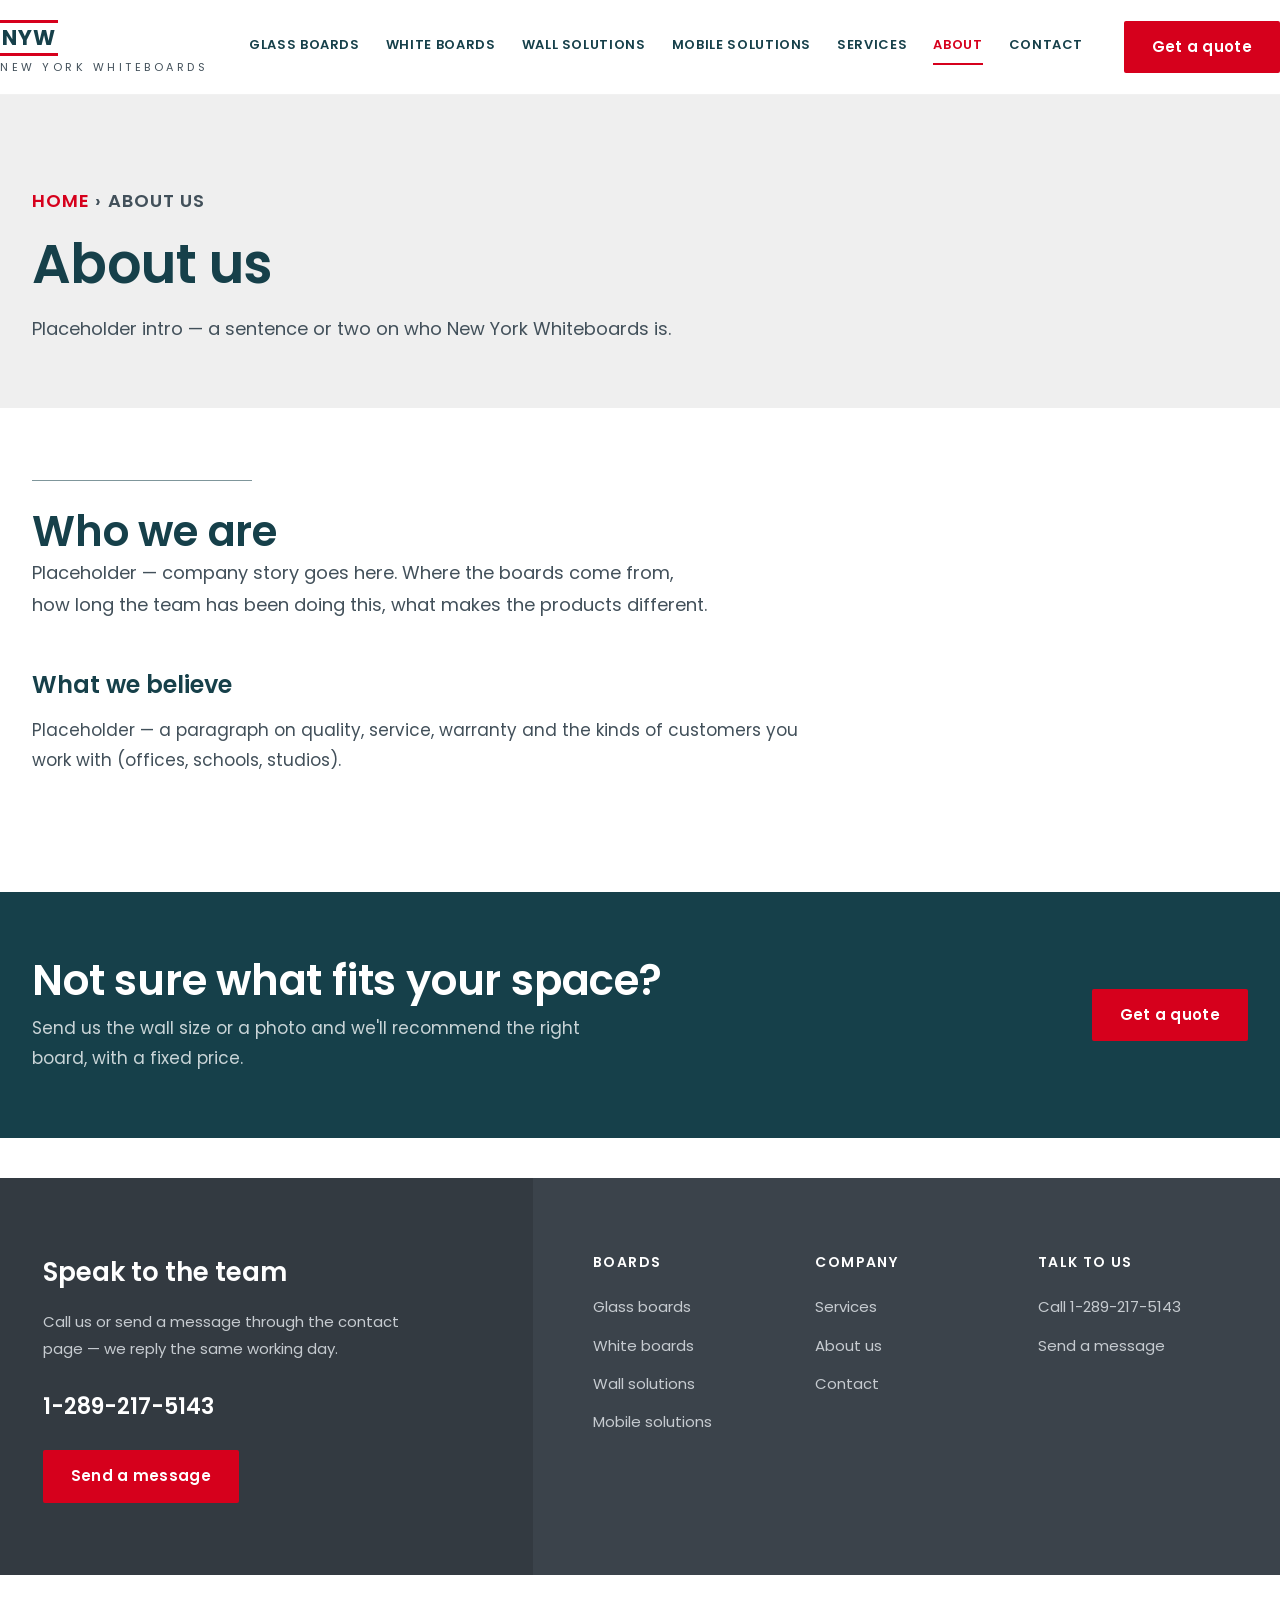
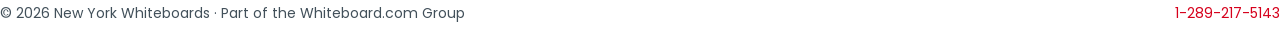
==== about.html @ f1b06a42 "Add files via upload" ====
<!DOCTYPE html>
<html lang="en">
<head>
<meta charset="UTF-8">
<meta name="viewport" content="width=device-width, initial-scale=1">
<title>About us — New York Whiteboards</title>
<meta name="description" content="About New York Whiteboards.">
<link rel="preconnect" href="https://fonts.googleapis.com">
<link rel="preconnect" href="https://fonts.gstatic.com" crossorigin>
<link href="https://fonts.googleapis.com/css2?family=Poppins:wght@300;400;500;600;700&display=swap" rel="stylesheet">
<link rel="stylesheet" href="/styles.css">
</head>
<body>

<header>
  <div class="wrap nav">
    <a class="logo" href="/" aria-label="New York Whiteboards home">
      <b>NYW</b>
      <span>New York Whiteboards</span>
    </a>
    <button class="menu-btn" aria-expanded="false" aria-label="Menu">
      <svg viewBox="0 0 24 24" fill="none"><path d="M4 7h16M4 12h16M4 17h16"/></svg>
    </button>
    <nav class="links" aria-label="Main">
      <a href="/glass-boards">Glass Boards</a>
      <a href="/white-boards">White Boards</a>
      <a href="/wall-solutions">Wall Solutions</a>
      <a href="/mobile-solutions">Mobile Solutions</a>
      <a href="/services">Services</a>
      <a href="/about" class="active">About</a>
      <a href="/contact">Contact</a>
    </nav>
    <a class="btn nav-cta" href="/contact">Get a quote</a>
  </div>
</header>

<main>
  <div class="page-hero">
    <div class="wrap">
      <p class="crumb"><a href="/">Home</a> <span>› About us</span></p>
      <h1>About us</h1>
      <p>Placeholder intro — a sentence or two on who New York Whiteboards is.</p>
    </div>
  </div>

  <section style="padding-top:72px">
    <div class="wrap">
      <div class="prose">
        <div class="rule"></div>
        <h2>Who we are</h2>
        <p class="lede" style="margin-bottom:8px">Placeholder — company story goes here. Where the boards come from, how long the team has been doing this, what makes the products different.</p>

        <h3 class="sub">What we believe</h3>
        <p>Placeholder — a paragraph on quality, service, warranty and the kinds of customers you work with (offices, schools, studios).</p>
      </div>
    </div>
  </section>

  <section class="cta-strip" style="padding:64px 0">
    <div class="wrap row">
      <div>
        <h2>Not sure what fits your space?</h2>
        <p>Send us the wall size or a photo and we'll recommend the right board, with a fixed price.</p>
      </div>
      <a class="btn" href="/contact">Get a quote</a>
    </div>
  </section>
</main>

<footer>
  <div class="foot-main">
    <div class="foot-news">
      <h4>Speak to the team</h4>
      <p>Call us or send a message through the contact page — we reply the same working day.</p>
      <p style="margin:0 0 24px"><a href="tel:+12892175143" style="color:#fff;font-size:22px;font-weight:600">1-289-217-5143</a></p>
      <a class="btn" href="/contact">Send a message</a>
    </div>
    <div class="foot-links">
      <div>
        <h5>Boards</h5>
        <a href="/glass-boards">Glass boards</a>
        <a href="/white-boards">White boards</a>
        <a href="/wall-solutions">Wall solutions</a>
        <a href="/mobile-solutions">Mobile solutions</a>
      </div>
      <div>
        <h5>Company</h5>
        <a href="/services">Services</a>
        <a href="/about">About us</a>
        <a href="/contact">Contact</a>
      </div>
      <div>
        <h5>Talk to us</h5>
        <a href="tel:+12892175143">Call 1-289-217-5143</a>
        <a href="/contact">Send a message</a>
      </div>
    </div>
  </div>
  <div class="wrap foot-base">
    <span>© 2026 New York Whiteboards · Part of the Whiteboard.com Group</span>
    <span><a href="tel:+12892175143">1-289-217-5143</a></span>
  </div>
</footer>

<script src="/site.js"></script>
</body>
</html>
---- styles.css ----
:root{
  --ink:#16404a;          /* deep teal headings */
  --body:#42505a;         /* body copy */
  --mint:#35e8a4;         /* highlight + badge */
  --mint-ink:#0d3a2b;     /* text on mint */
  --red:#d6001c;          /* brand accent */
  --red-dark:#b30018;
  --paper:#ffffff;
  --band:#efefef;         /* grey section band */
  --line:#d9d9d9;
  --slate:#3b434b;        /* footer */
  --slate-deep:#333a41;   /* footer newsletter panel */
  --radius:2px;
}
*{margin:0;padding:0;box-sizing:border-box}
html{scroll-behavior:smooth}
body{
  font-family:'Poppins',-apple-system,'Segoe UI',Arial,sans-serif;
  font-size:17px;line-height:1.75;color:var(--body);background:var(--paper);
  -webkit-font-smoothing:antialiased;
}
img,svg{max-width:100%;display:block}
a{color:var(--red);text-decoration:none}
a:hover{text-decoration:underline}
.wrap{max-width:1320px;margin:0 auto;padding:0 32px}

/* ---------- header ---------- */
header{position:sticky;top:0;background:var(--paper);z-index:50;border-bottom:1px solid #f1f1f1}
.nav{display:flex;align-items:center;justify-content:space-between;gap:24px;padding:20px 0}
.logo{line-height:1.05;color:var(--ink);flex:none}
.logo b{
  display:inline-block;font-size:21px;font-weight:700;letter-spacing:.04em;color:var(--ink);
  border-top:3px solid var(--red);border-bottom:3px solid var(--red);padding:4px 2px;
  text-transform:uppercase;
}
.logo span{display:block;font-size:11px;letter-spacing:.32em;text-transform:uppercase;color:var(--body);margin-top:6px}
nav.links{display:flex;gap:26px;flex-wrap:wrap}
nav.links a{
  color:var(--ink);font-size:13px;font-weight:600;letter-spacing:.05em;text-transform:uppercase;
  padding:6px 0;border-bottom:2px solid transparent;white-space:nowrap;
}
nav.links a:hover{color:var(--red);border-bottom-color:var(--red);text-decoration:none}
nav.links a.active{color:var(--red);border-bottom-color:var(--red)}
.nav-cta{white-space:nowrap}

.menu-btn{
  display:none;background:none;border:2px solid var(--ink);border-radius:var(--radius);
  padding:8px 10px;cursor:pointer;color:var(--ink);
}
.menu-btn svg{width:22px;height:22px;stroke:currentColor;stroke-width:2.5;stroke-linecap:round}

.btn{
  display:inline-block;background:var(--red);color:#fff;font-weight:600;font-size:15px;
  padding:13px 28px;border:0;border-radius:var(--radius);cursor:pointer;letter-spacing:.02em;
}
.btn:hover{background:var(--red-dark);text-decoration:none}
.btn.ghost{background:transparent;color:var(--red);border:2px solid var(--red);padding:11px 26px}
.btn.ghost:hover{background:var(--red);color:#fff}

/* ---------- hero (home) ---------- */
.hero{padding:72px 0 0;overflow:hidden}
.hero-grid{display:grid;grid-template-columns:minmax(0,1fr) minmax(0,1.05fr);gap:48px;align-items:center}
h1{
  color:var(--ink);font-size:clamp(38px,5.2vw,68px);font-weight:600;line-height:1.12;
  letter-spacing:-.01em;
}
.hero h1{max-width:12ch}
h1 .pop{color:var(--mint)}
.hero-copy p{margin:26px 0 34px;max-width:46ch;font-size:18px}
.hero-art{position:relative}
.badge{
  position:absolute;right:0;bottom:-26px;width:min(300px,80%);
  background:var(--mint);color:var(--mint-ink);padding:26px 26px 24px;
  clip-path:polygon(0 14%,50% 0,100% 14%,100% 100%,0 100%);
}
.badge .big{font-size:56px;font-weight:700;line-height:1;color:var(--ink)}
.badge .lead{font-weight:600;line-height:1.35;margin:4px 0 10px;color:var(--ink)}
.badge p{font-size:14px;line-height:1.55;margin:0}

/* ---------- section furniture ---------- */
section{padding:96px 0}
.rule{width:220px;height:1px;background:var(--ink);opacity:.55;margin-bottom:26px}
h2{color:var(--ink);font-size:clamp(30px,3.4vw,42px);font-weight:600;line-height:1.2;letter-spacing:-.005em}
h3.sub{color:var(--ink);font-size:24px;font-weight:600;margin:44px 0 10px}
.lede{max-width:62ch;margin-top:18px;font-size:18px}
.prose{max-width:70ch}
.prose p{margin:0 0 20px}

/* ---------- page hero (subpages) ---------- */
.page-hero{background:var(--band);padding:72px 0 64px}
.page-hero h1{font-size:clamp(34px,4.4vw,54px);max-width:20ch}
.page-hero p{max-width:62ch;margin-top:18px;font-size:18px}
.crumb{font-size:13px;font-weight:600;letter-spacing:.06em;text-transform:uppercase;margin-bottom:18px}
.crumb a{color:var(--red)}
.crumb span{color:var(--body)}

/* ---------- cards ---------- */
.band{background:var(--band)}
.cards{display:grid;grid-template-columns:repeat(3,1fr);gap:36px;margin-top:52px}
.card .pic{background:#fff;border:1px solid var(--line)}
.card .pic.blank{
  display:flex;align-items:center;justify-content:center;aspect-ratio:360/220;
  color:#9aa3aa;font-size:14px;font-weight:600;letter-spacing:.05em;text-transform:uppercase;
}
.card h3{color:var(--red);font-size:24px;font-weight:600;margin:20px 0 8px}
.card p{font-size:16px}
.card a.more{font-weight:600;font-size:15px}

/* ---------- benefits ---------- */
.split{display:grid;grid-template-columns:minmax(0,1fr) minmax(0,1.1fr);gap:64px;align-items:start}
.benefits{display:grid;grid-template-columns:repeat(3,1fr);gap:34px 26px;margin-top:10px}
.benefit{text-align:center}
.benefit .ico{
  width:74px;height:74px;margin:0 auto 12px;border:3px solid var(--red);border-radius:50%;
  display:flex;align-items:center;justify-content:center;background:#fff;
}
.benefit .ico svg{width:34px;height:34px;stroke:var(--red);fill:none;stroke-width:2;stroke-linecap:round;stroke-linejoin:round}
.benefit p{font-size:13px;font-weight:600;letter-spacing:.05em;text-transform:uppercase;line-height:1.45;color:var(--ink)}

/* ---------- accordions ---------- */
.acc{margin-top:48px;border-top:1px solid var(--line)}
.acc-item{border-bottom:1px solid var(--line);background:#f5f5f5;margin-top:10px}
.acc-item:first-child{margin-top:0}
.acc-head{
  width:100%;display:flex;align-items:center;justify-content:space-between;gap:16px;
  background:none;border:0;cursor:pointer;padding:24px 28px;text-align:left;
  font-family:inherit;font-size:21px;font-weight:600;color:var(--ink);
}
.acc-head .chev{transition:transform .25s ease;color:var(--red);flex:none}
.acc-item.open .chev{transform:rotate(90deg)}
.acc-body{max-height:0;overflow:hidden;transition:max-height .3s ease}
.acc-body .inner{padding:0 28px 26px;max-width:75ch;font-size:16px}

/* ---------- CTA strip ---------- */
.cta-strip{background:var(--ink);color:#fff;padding:64px 0}
.cta-strip .row{display:flex;align-items:center;justify-content:space-between;gap:28px;flex-wrap:wrap}
.cta-strip h2{color:#fff}
.cta-strip p{color:#c9d4d7;margin-top:8px;max-width:52ch}

/* ---------- forms ---------- */
.quote-grid{display:grid;grid-template-columns:minmax(0,1fr) minmax(0,1.2fr);gap:64px;align-items:start}
form.quote{display:grid;grid-template-columns:1fr 1fr;gap:18px}
form.quote .full{grid-column:1/-1}
label{display:block;font-size:13px;font-weight:600;letter-spacing:.05em;text-transform:uppercase;color:var(--ink);margin-bottom:6px}
input,textarea,select{
  width:100%;font-family:inherit;font-size:16px;color:var(--ink);
  padding:13px 14px;border:1px solid var(--line);border-radius:var(--radius);background:#fff;
}
input:focus,textarea:focus,select:focus,.acc-head:focus-visible,a:focus-visible,.btn:focus-visible,.menu-btn:focus-visible{
  outline:3px solid var(--mint);outline-offset:1px;
}
textarea{min-height:130px;resize:vertical}

/* ---------- footer ---------- */
footer{margin-top:40px}
.foot-main{display:grid;grid-template-columns:minmax(0,1fr) minmax(0,1.4fr);color:#e8eaec}
.foot-news{background:var(--slate-deep);padding:72px 8% 72px}
.foot-news h4{font-size:26px;font-weight:600;color:#fff}
.foot-news p{font-size:15px;margin:14px 0 26px;color:#c6cbd0;max-width:40ch}
.news-row{display:flex;max-width:380px}
.news-row input{border:0;border-radius:0}
.news-row button{background:var(--red);border:0;color:#fff;padding:0 20px;cursor:pointer;font-size:18px}
.news-row button:hover{background:var(--red-dark)}
.foot-links{background:var(--slate);padding:72px 8%;display:grid;grid-template-columns:repeat(3,1fr);gap:40px}
.foot-links h5{font-size:14px;font-weight:600;letter-spacing:.1em;text-transform:uppercase;color:#fff;margin-bottom:20px}
.foot-links a{display:block;color:#c6cbd0;font-size:15px;margin-bottom:12px}
.foot-links a:hover{color:#fff;text-decoration:none}
.foot-base{padding:26px 0;font-size:14px;color:var(--body);display:flex;justify-content:space-between;gap:20px;flex-wrap:wrap}
.foot-base a{color:var(--red)}

/* ---------- responsive ---------- */
@media (max-width:1080px){
  nav.links{
    display:none;position:absolute;left:0;right:0;top:100%;
    background:var(--paper);border-bottom:1px solid var(--line);
    flex-direction:column;gap:0;padding:10px 32px 18px;
  }
  nav.links a{padding:12px 0;border-bottom:1px solid #f1f1f1;font-size:14px}
  nav.links a.active{border-bottom-color:#f1f1f1}
  header.open nav.links{display:flex}
  .menu-btn{display:inline-flex}
  .nav-cta{display:none}
  .hero-grid,.split,.quote-grid,.foot-main{grid-template-columns:1fr}
  .cards{grid-template-columns:1fr 1fr}
  .hero{padding-top:48px}
  .hero-art{margin-top:10px}
  .badge{bottom:-18px}
}
@media (max-width:640px){
  section{padding:64px 0}
  .page-hero{padding:56px 0 48px}
  .cards,.benefits,form.quote,.foot-links{grid-template-columns:1fr}
  .benefits{max-width:340px}
  .foot-links{padding:56px 28px}
  .foot-news{padding:56px 28px}
  .wrap{padding:0 22px}
}
@media (prefers-reduced-motion:reduce){
  html{scroll-behavior:auto}
  .acc-body,.acc-head .chev{transition:none}
}
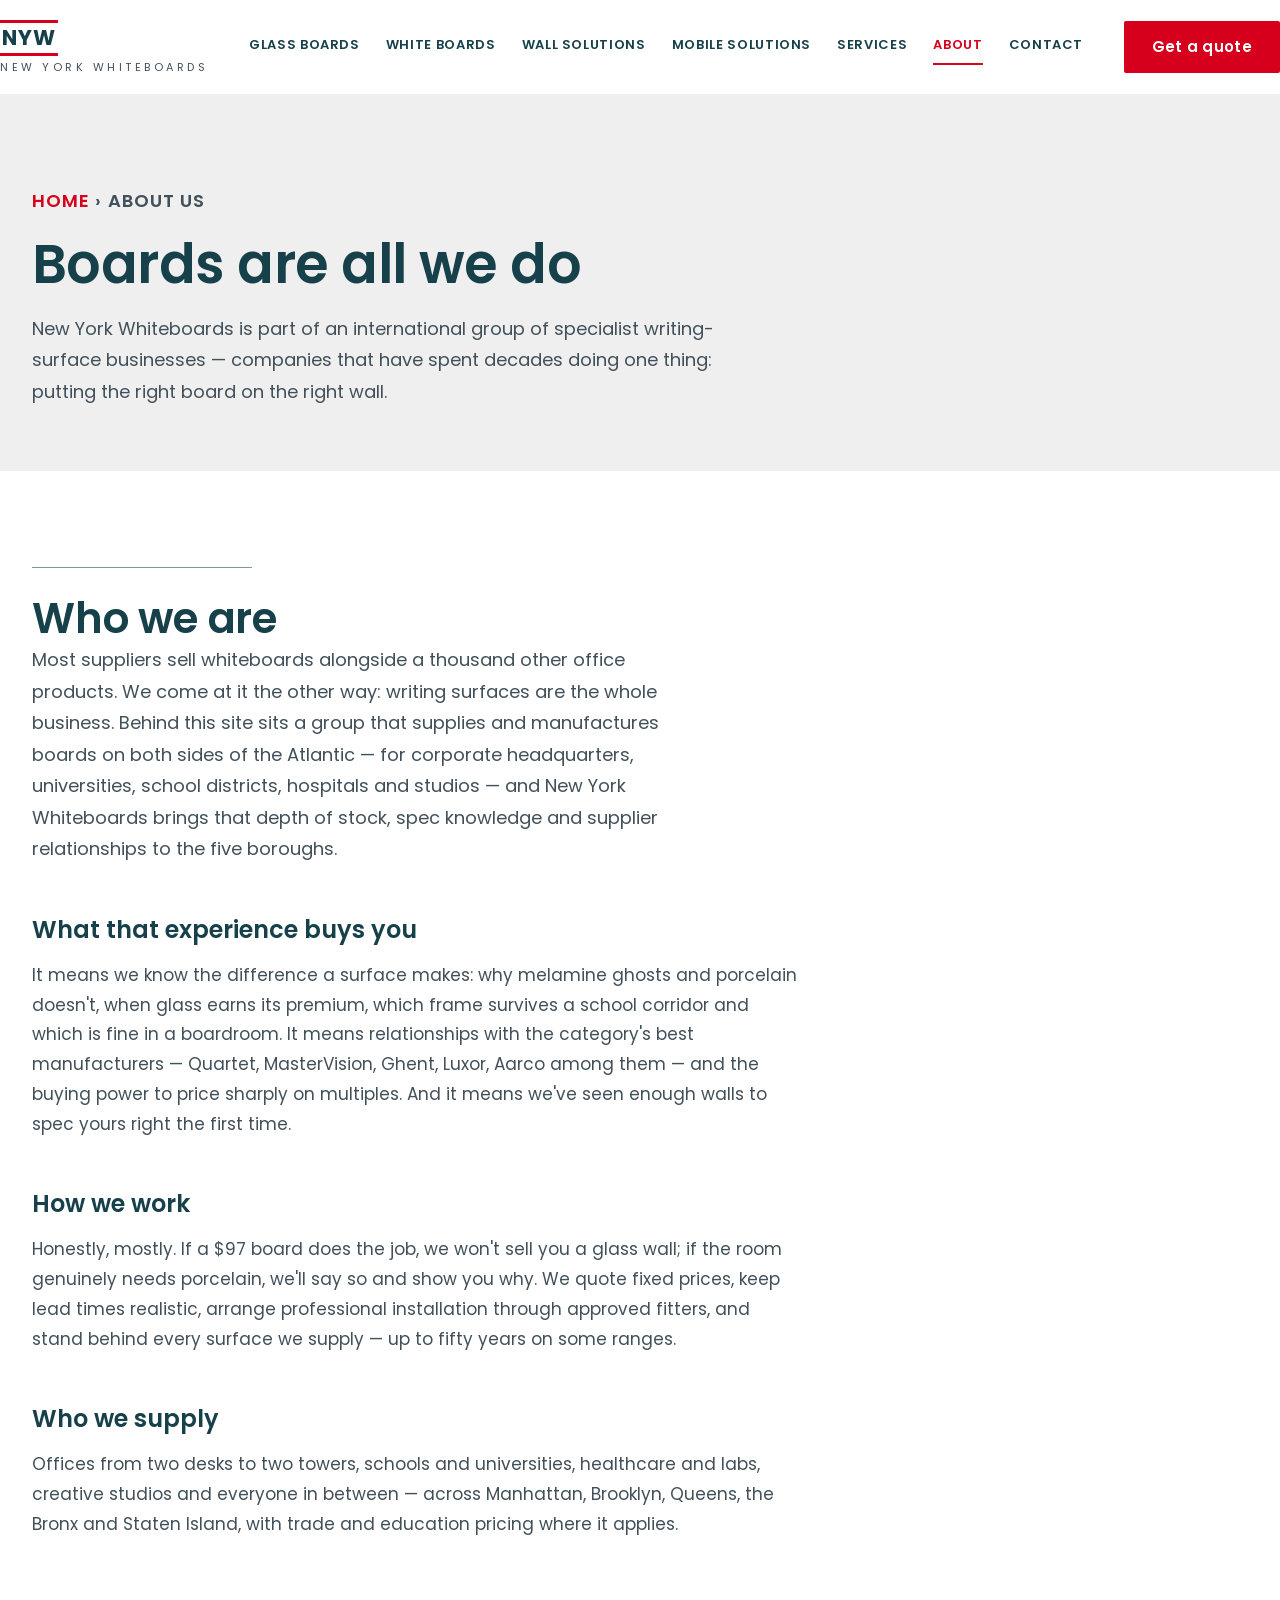
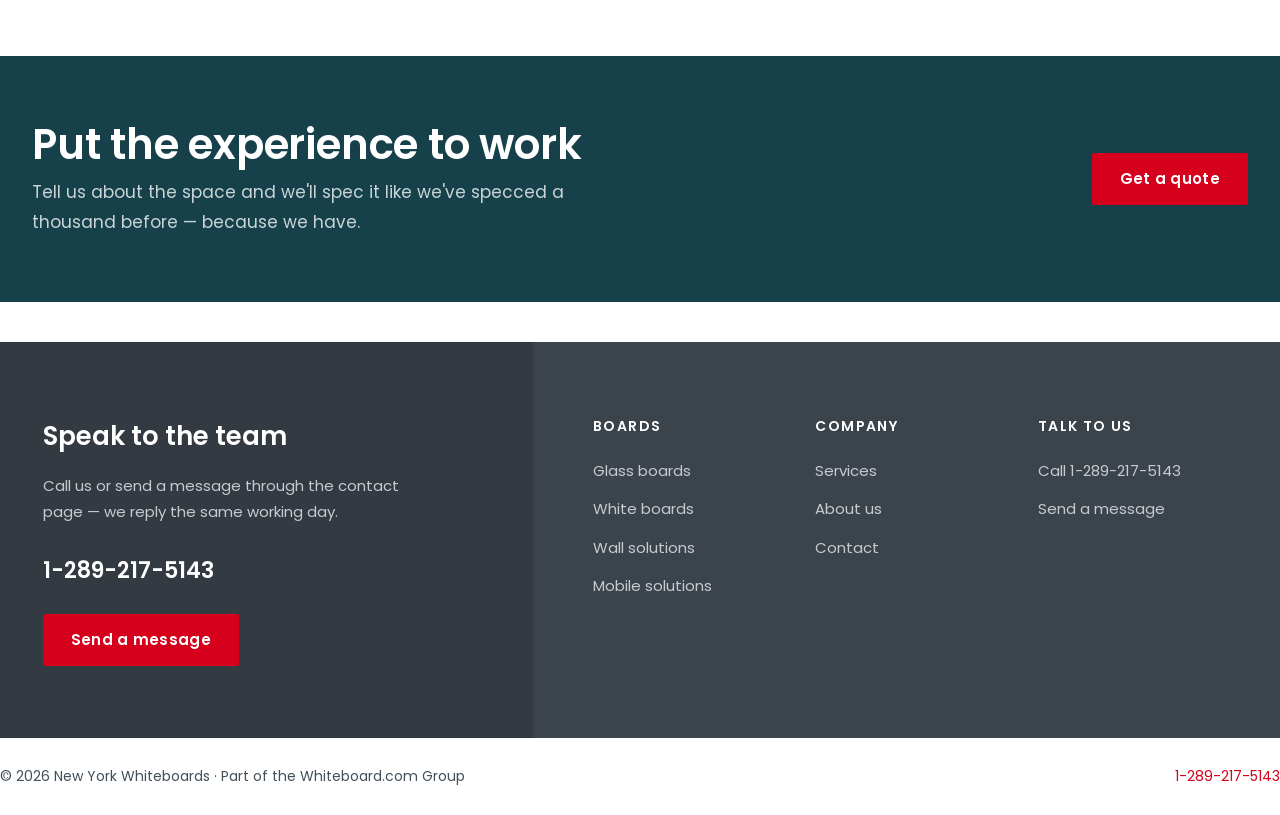
==== commit e7c061bd: "Add files via upload" ====
--- a/about.html
+++ b/about.html
@@ -4,7 +4,7 @@
 <meta charset="UTF-8">
 <meta name="viewport" content="width=device-width, initial-scale=1">
 <title>About us — New York Whiteboards</title>
-<meta name="description" content="About New York Whiteboards.">
+<meta name="description" content="New York Whiteboards is part of an international group of specialist writing-surface businesses, supplying boards to offices, schools and healthcare across New York.">
 <link rel="preconnect" href="https://fonts.googleapis.com">
 <link rel="preconnect" href="https://fonts.gstatic.com" crossorigin>
 <link href="https://fonts.googleapis.com/css2?family=Poppins:wght@300;400;500;600;700&display=swap" rel="stylesheet">
@@ -38,20 +38,26 @@
   <div class="page-hero">
     <div class="wrap">
       <p class="crumb"><a href="/">Home</a> <span>› About us</span></p>
-      <h1>About us</h1>
-      <p>Placeholder intro — a sentence or two on who New York Whiteboards is.</p>
+      <h1>Boards are all we do</h1>
+      <p>New York Whiteboards is part of an international group of specialist writing-surface businesses — companies that have spent decades doing one thing: putting the right board on the right wall.</p>
     </div>
   </div>
 
-  <section style="padding-top:72px">
+  <section>
     <div class="wrap">
       <div class="prose">
         <div class="rule"></div>
         <h2>Who we are</h2>
-        <p class="lede" style="margin-bottom:8px">Placeholder — company story goes here. Where the boards come from, how long the team has been doing this, what makes the products different.</p>
+        <p class="lede" style="margin-bottom:8px">Most suppliers sell whiteboards alongside a thousand other office products. We come at it the other way: writing surfaces are the whole business. Behind this site sits a group that supplies and manufactures boards on both sides of the Atlantic — for corporate headquarters, universities, school districts, hospitals and studios — and New York Whiteboards brings that depth of stock, spec knowledge and supplier relationships to the five boroughs.</p>
 
-        <h3 class="sub">What we believe</h3>
-        <p>Placeholder — a paragraph on quality, service, warranty and the kinds of customers you work with (offices, schools, studios).</p>
+        <h3 class="sub">What that experience buys you</h3>
+        <p>It means we know the difference a surface makes: why melamine ghosts and porcelain doesn't, when glass earns its premium, which frame survives a school corridor and which is fine in a boardroom. It means relationships with the category's best manufacturers — Quartet, MasterVision, Ghent, Luxor, Aarco among them — and the buying power to price sharply on multiples. And it means we've seen enough walls to spec yours right the first time.</p>
+
+        <h3 class="sub">How we work</h3>
+        <p>Honestly, mostly. If a $97 board does the job, we won't sell you a glass wall; if the room genuinely needs porcelain, we'll say so and show you why. We quote fixed prices, keep lead times realistic, arrange professional installation through approved fitters, and stand behind every surface we supply — up to fifty years on some ranges.</p>
+
+        <h3 class="sub">Who we supply</h3>
+        <p>Offices from two desks to two towers, schools and universities, healthcare and labs, creative studios and everyone in between — across Manhattan, Brooklyn, Queens, the Bronx and Staten Island, with trade and education pricing where it applies.</p>
       </div>
     </div>
   </section>
@@ -59,8 +65,8 @@
   <section class="cta-strip" style="padding:64px 0">
     <div class="wrap row">
       <div>
-        <h2>Not sure what fits your space?</h2>
-        <p>Send us the wall size or a photo and we'll recommend the right board, with a fixed price.</p>
+        <h2>Put the experience to work</h2>
+        <p>Tell us about the space and we'll spec it like we've specced a thousand before — because we have.</p>
       </div>
       <a class="btn" href="/contact">Get a quote</a>
     </div>
--- a/styles.css
+++ b/styles.css
@@ -70,12 +70,42 @@
 .hero-art{position:relative}
 .badge{
   position:absolute;right:0;bottom:-26px;width:min(300px,80%);
-  background:var(--mint);color:var(--mint-ink);padding:26px 26px 24px;
+  background:var(--mint);color:var(--mint-ink);padding:56px 30px 30px;
   clip-path:polygon(0 14%,50% 0,100% 14%,100% 100%,0 100%);
 }
 .badge .big{font-size:56px;font-weight:700;line-height:1;color:var(--ink)}
 .badge .lead{font-weight:600;line-height:1.35;margin:4px 0 10px;color:var(--ink)}
-.badge p{font-size:14px;line-height:1.55;margin:0}
+.badge p{font-size:14px;line-height:1.55;margin:0;color:var(--ink)}
+
+
+/* ---------- video hero ---------- */
+.hero-video{
+  position:relative;min-height:min(78vh,760px);display:flex;align-items:center;
+  background:var(--ink);overflow:hidden;padding:96px 0 120px;
+}
+.hero-video video{
+  position:absolute;inset:0;width:100%;height:100%;object-fit:cover;
+  filter:grayscale(1);
+}
+.hero-video .scrim{
+  position:absolute;inset:0;
+  background:linear-gradient(90deg,rgba(10,30,36,.82) 0%,rgba(10,30,36,.55) 45%,rgba(10,30,36,.25) 100%);
+}
+.hero-video .inner{position:relative;z-index:2;width:100%}
+.hero-video h1{color:#fff;max-width:13ch}
+.hero-video p{color:#e6ecee;font-size:18px;max-width:48ch;margin:26px 0 0}
+.hero-video .cta-row{margin-top:34px;display:flex;gap:14px;flex-wrap:wrap}
+.btn.ghost.light{color:#fff;border-color:#fff}
+.btn.ghost.light:hover{background:#fff;color:var(--ink)}
+.hero-video .badge{position:absolute;right:6%;bottom:0;z-index:2}
+.hero-video .badge p{color:var(--ink)}
+@media (max-width:1080px){
+  .hero-video{padding:80px 0 150px}
+  .hero-video .badge{right:22px}
+}
+@media (prefers-reduced-motion:reduce){
+  .hero-video video{display:none}
+}
 
 /* ---------- section furniture ---------- */
 section{padding:96px 0}
@@ -98,6 +128,7 @@
 .band{background:var(--band)}
 .cards{display:grid;grid-template-columns:repeat(3,1fr);gap:36px;margin-top:52px}
 .card .pic{background:#fff;border:1px solid var(--line)}
+.card .pic img{width:100%;aspect-ratio:360/220;object-fit:cover}
 .card .pic.blank{
   display:flex;align-items:center;justify-content:center;aspect-ratio:360/220;
   color:#9aa3aa;font-size:14px;font-weight:600;letter-spacing:.05em;text-transform:uppercase;
@@ -131,6 +162,17 @@
 .acc-body{max-height:0;overflow:hidden;transition:max-height .3s ease}
 .acc-body .inner{padding:0 28px 26px;max-width:75ch;font-size:16px}
 
+/* ---------- product blocks ---------- */
+.feat{list-style:none;margin:20px 0 0;padding:0}
+.feat li{position:relative;padding-left:30px;margin-bottom:10px;font-size:16px}
+.feat li::before{content:"\2713";position:absolute;left:0;top:0;color:var(--red);font-weight:700}
+table.spec{width:100%;border-collapse:collapse;font-size:15px;margin-top:22px}
+table.spec td{padding:10px 14px;border:1px solid var(--line);vertical-align:top}
+table.spec td:first-child{font-weight:600;color:var(--ink);width:40%;background:#fafafa}
+.product-block{padding:80px 0;border-top:1px solid #f1f1f1}
+.product-block:first-of-type{border-top:0}
+.product-note{font-size:14px;color:#6b767e;margin-top:14px}
+
 /* ---------- CTA strip ---------- */
 .cta-strip{background:var(--ink);color:#fff;padding:64px 0}
 .cta-strip .row{display:flex;align-items:center;justify-content:space-between;gap:28px;flex-wrap:wrap}
@@ -148,6 +190,13 @@
 }
 input:focus,textarea:focus,select:focus,.acc-head:focus-visible,a:focus-visible,.btn:focus-visible,.menu-btn:focus-visible{
   outline:3px solid var(--mint);outline-offset:1px;
+}
+select{
+  appearance:none;-webkit-appearance:none;-moz-appearance:none;
+  line-height:1.5;height:auto;
+  padding:12px 44px 12px 14px;
+  background-image:url("data:image/svg+xml;utf8,<svg xmlns='http://www.w3.org/2000/svg' width='14' height='14' viewBox='0 0 24 24' fill='none' stroke='%2316404a' stroke-width='3' stroke-linecap='round' stroke-linejoin='round'><path d='M6 9l6 6 6-6'/></svg>");
+  background-repeat:no-repeat;background-position:right 14px center;
 }
 textarea{min-height:130px;resize:vertical}
 
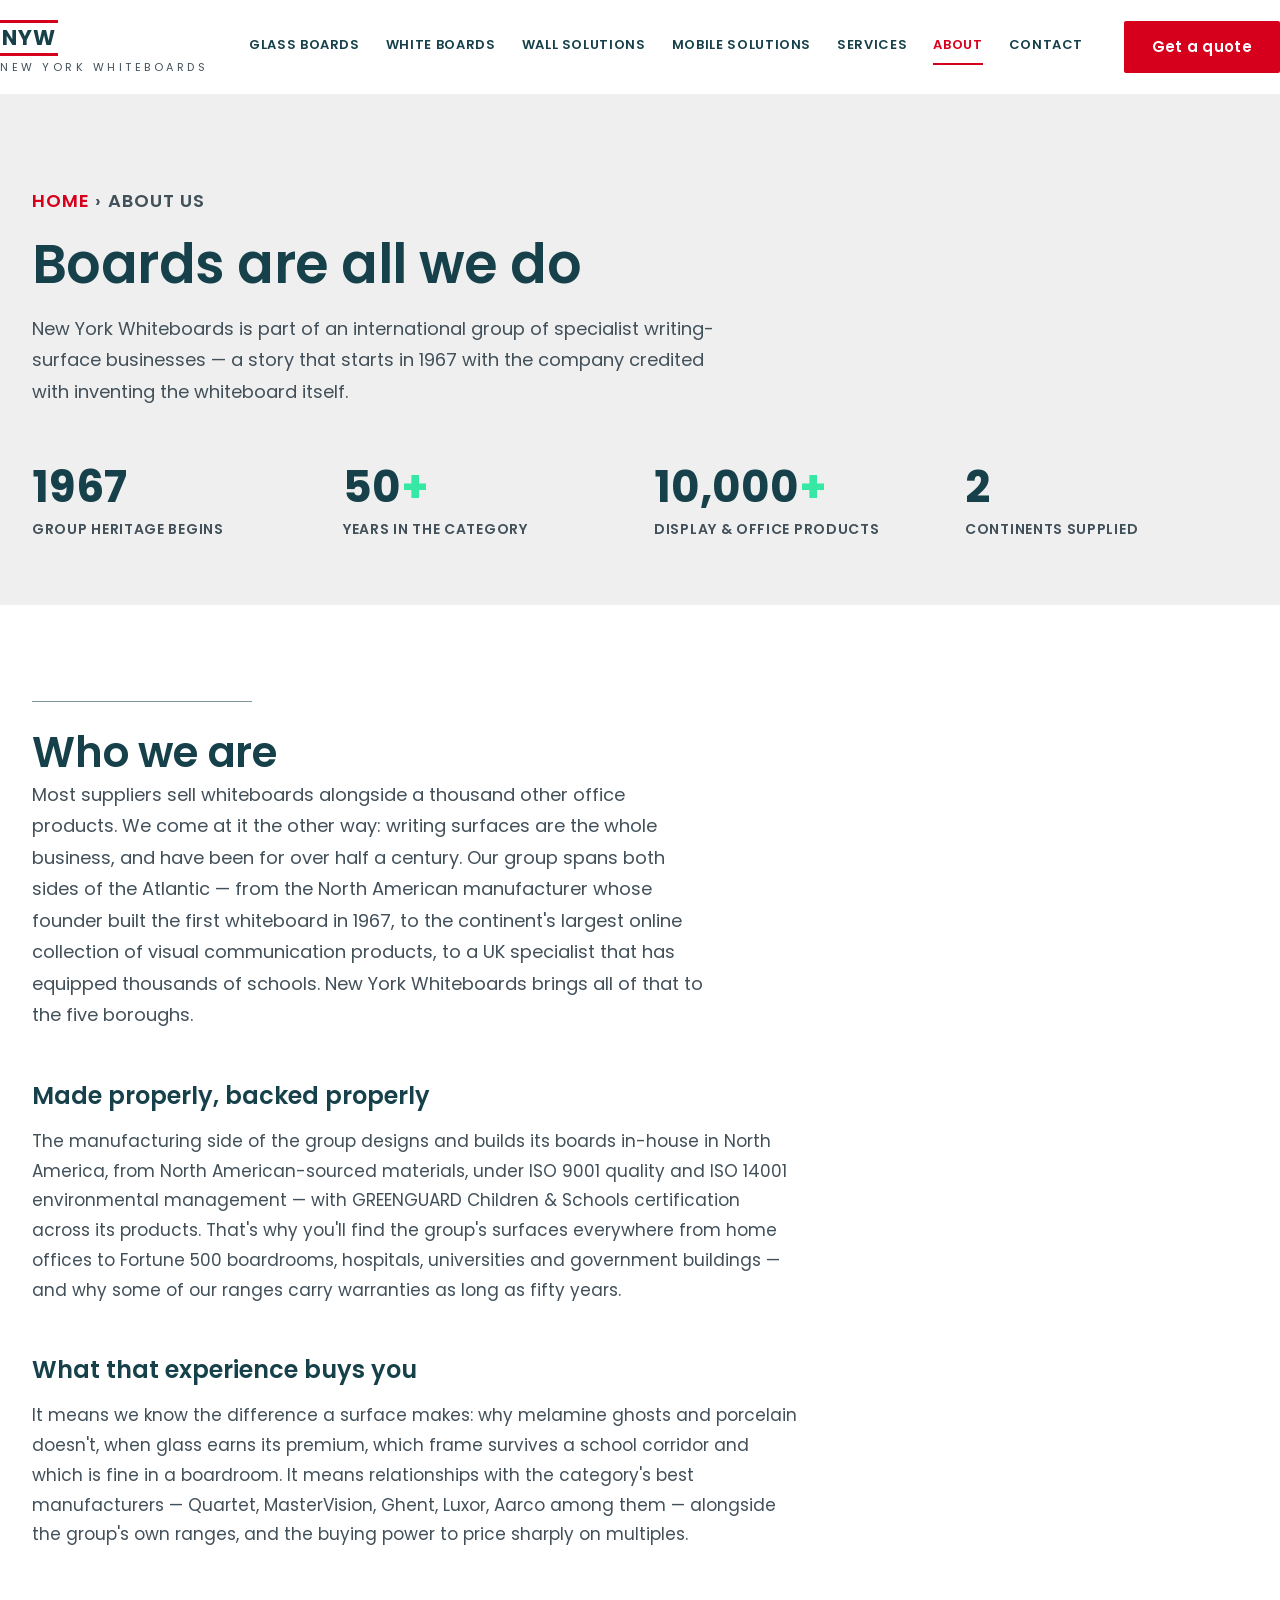
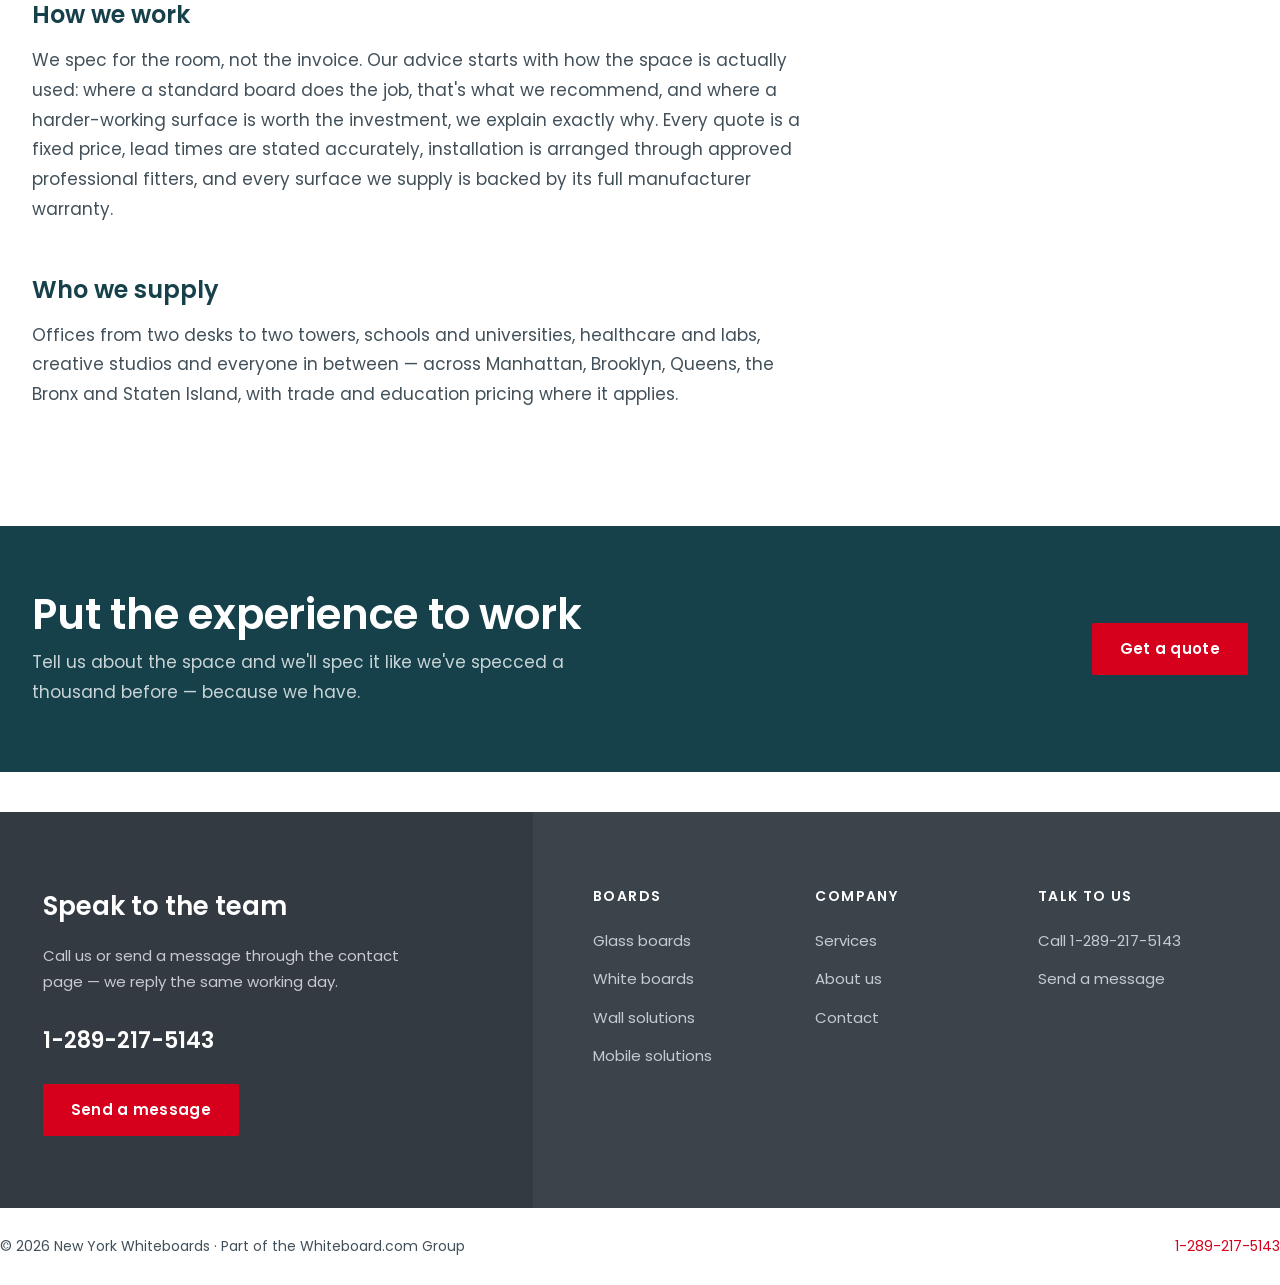
==== commit b99ad227: "Add files via upload" ====
--- a/about.html
+++ b/about.html
@@ -39,7 +39,14 @@
     <div class="wrap">
       <p class="crumb"><a href="/">Home</a> <span>› About us</span></p>
       <h1>Boards are all we do</h1>
-      <p>New York Whiteboards is part of an international group of specialist writing-surface businesses — companies that have spent decades doing one thing: putting the right board on the right wall.</p>
+      <p>New York Whiteboards is part of an international group of specialist writing-surface businesses — a story that starts in 1967 with the company credited with inventing the whiteboard itself.</p>
+
+      <div class="stats">
+        <div class="stat"><div class="num">1967</div><p>Group heritage begins</p></div>
+        <div class="stat"><div class="num">50<span>+</span></div><p>Years in the category</p></div>
+        <div class="stat"><div class="num">10,000<span>+</span></div><p>Display &amp; office products</p></div>
+        <div class="stat"><div class="num">2</div><p>Continents supplied</p></div>
+      </div>
     </div>
   </div>
 
@@ -48,13 +55,16 @@
       <div class="prose">
         <div class="rule"></div>
         <h2>Who we are</h2>
-        <p class="lede" style="margin-bottom:8px">Most suppliers sell whiteboards alongside a thousand other office products. We come at it the other way: writing surfaces are the whole business. Behind this site sits a group that supplies and manufactures boards on both sides of the Atlantic — for corporate headquarters, universities, school districts, hospitals and studios — and New York Whiteboards brings that depth of stock, spec knowledge and supplier relationships to the five boroughs.</p>
+        <p class="lede" style="margin-bottom:8px">Most suppliers sell whiteboards alongside a thousand other office products. We come at it the other way: writing surfaces are the whole business, and have been for over half a century. Our group spans both sides of the Atlantic — from the North American manufacturer whose founder built the first whiteboard in 1967, to the continent's largest online collection of visual communication products, to a UK specialist that has equipped thousands of schools. New York Whiteboards brings all of that to the five boroughs.</p>
+
+        <h3 class="sub">Made properly, backed properly</h3>
+        <p>The manufacturing side of the group designs and builds its boards in-house in North America, from North American-sourced materials, under ISO 9001 quality and ISO 14001 environmental management — with GREENGUARD Children &amp; Schools certification across its products. That's why you'll find the group's surfaces everywhere from home offices to Fortune 500 boardrooms, hospitals, universities and government buildings — and why some of our ranges carry warranties as long as fifty years.</p>
 
         <h3 class="sub">What that experience buys you</h3>
-        <p>It means we know the difference a surface makes: why melamine ghosts and porcelain doesn't, when glass earns its premium, which frame survives a school corridor and which is fine in a boardroom. It means relationships with the category's best manufacturers — Quartet, MasterVision, Ghent, Luxor, Aarco among them — and the buying power to price sharply on multiples. And it means we've seen enough walls to spec yours right the first time.</p>
+        <p>It means we know the difference a surface makes: why melamine ghosts and porcelain doesn't, when glass earns its premium, which frame survives a school corridor and which is fine in a boardroom. It means relationships with the category's best manufacturers — Quartet, MasterVision, Ghent, Luxor, Aarco among them — alongside the group's own ranges, and the buying power to price sharply on multiples.</p>
 
         <h3 class="sub">How we work</h3>
-        <p>Honestly, mostly. If a $97 board does the job, we won't sell you a glass wall; if the room genuinely needs porcelain, we'll say so and show you why. We quote fixed prices, keep lead times realistic, arrange professional installation through approved fitters, and stand behind every surface we supply — up to fifty years on some ranges.</p>
+        <p>We spec for the room, not the invoice. Our advice starts with how the space is actually used: where a standard board does the job, that's what we recommend, and where a harder-working surface is worth the investment, we explain exactly why. Every quote is a fixed price, lead times are stated accurately, installation is arranged through approved professional fitters, and every surface we supply is backed by its full manufacturer warranty.</p>
 
         <h3 class="sub">Who we supply</h3>
         <p>Offices from two desks to two towers, schools and universities, healthcare and labs, creative studios and everyone in between — across Manhattan, Brooklyn, Queens, the Bronx and Staten Island, with trade and education pricing where it applies.</p>
--- a/styles.css
+++ b/styles.css
@@ -172,6 +172,13 @@
 .product-block{padding:80px 0;border-top:1px solid #f1f1f1}
 .product-block:first-of-type{border-top:0}
 .product-note{font-size:14px;color:#6b767e;margin-top:14px}
+
+/* ---------- stat strip ---------- */
+.stats{display:grid;grid-template-columns:repeat(4,1fr);gap:28px;margin-top:56px}
+.stat .num{font-size:clamp(30px,3.4vw,44px);font-weight:700;color:var(--ink);line-height:1.1}
+.stat .num span{color:var(--mint)}
+.stat p{font-size:14px;font-weight:600;letter-spacing:.05em;text-transform:uppercase;color:var(--body);margin-top:6px}
+@media (max-width:800px){.stats{grid-template-columns:1fr 1fr}}
 
 /* ---------- CTA strip ---------- */
 .cta-strip{background:var(--ink);color:#fff;padding:64px 0}
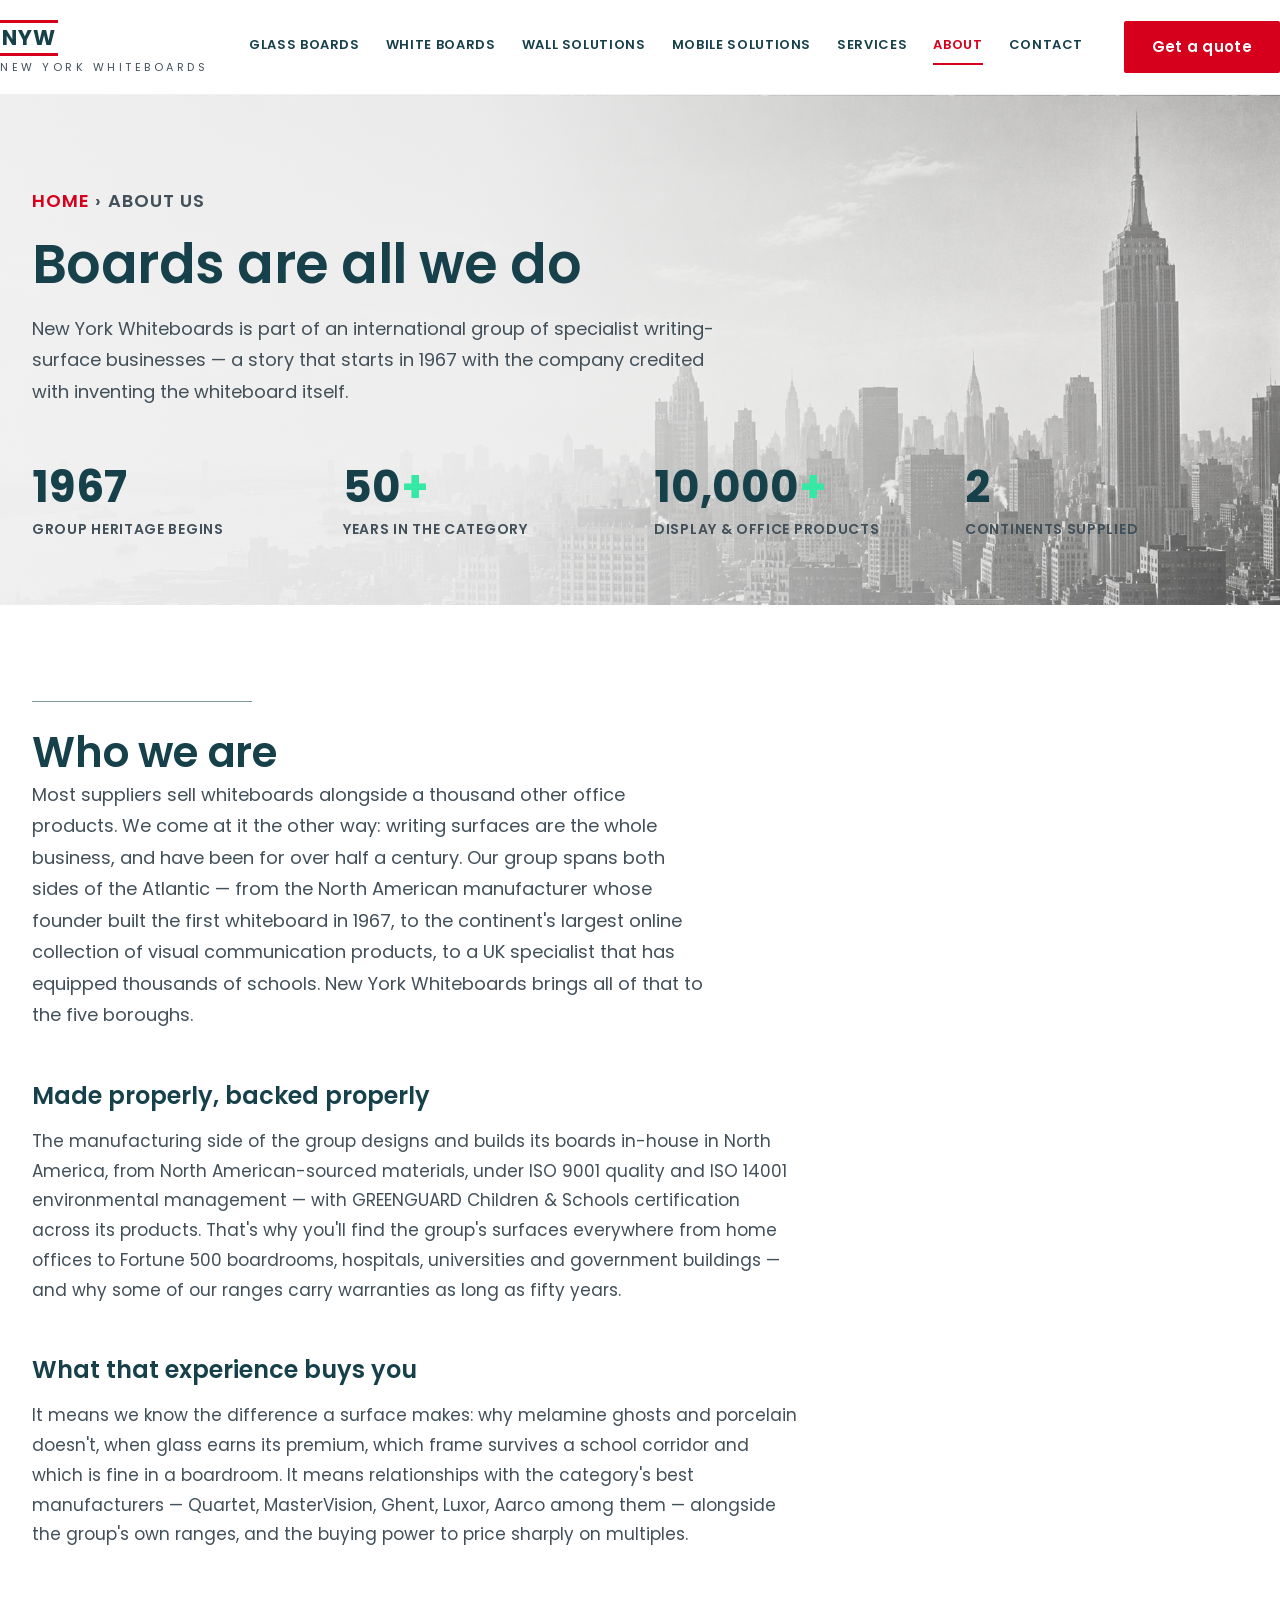
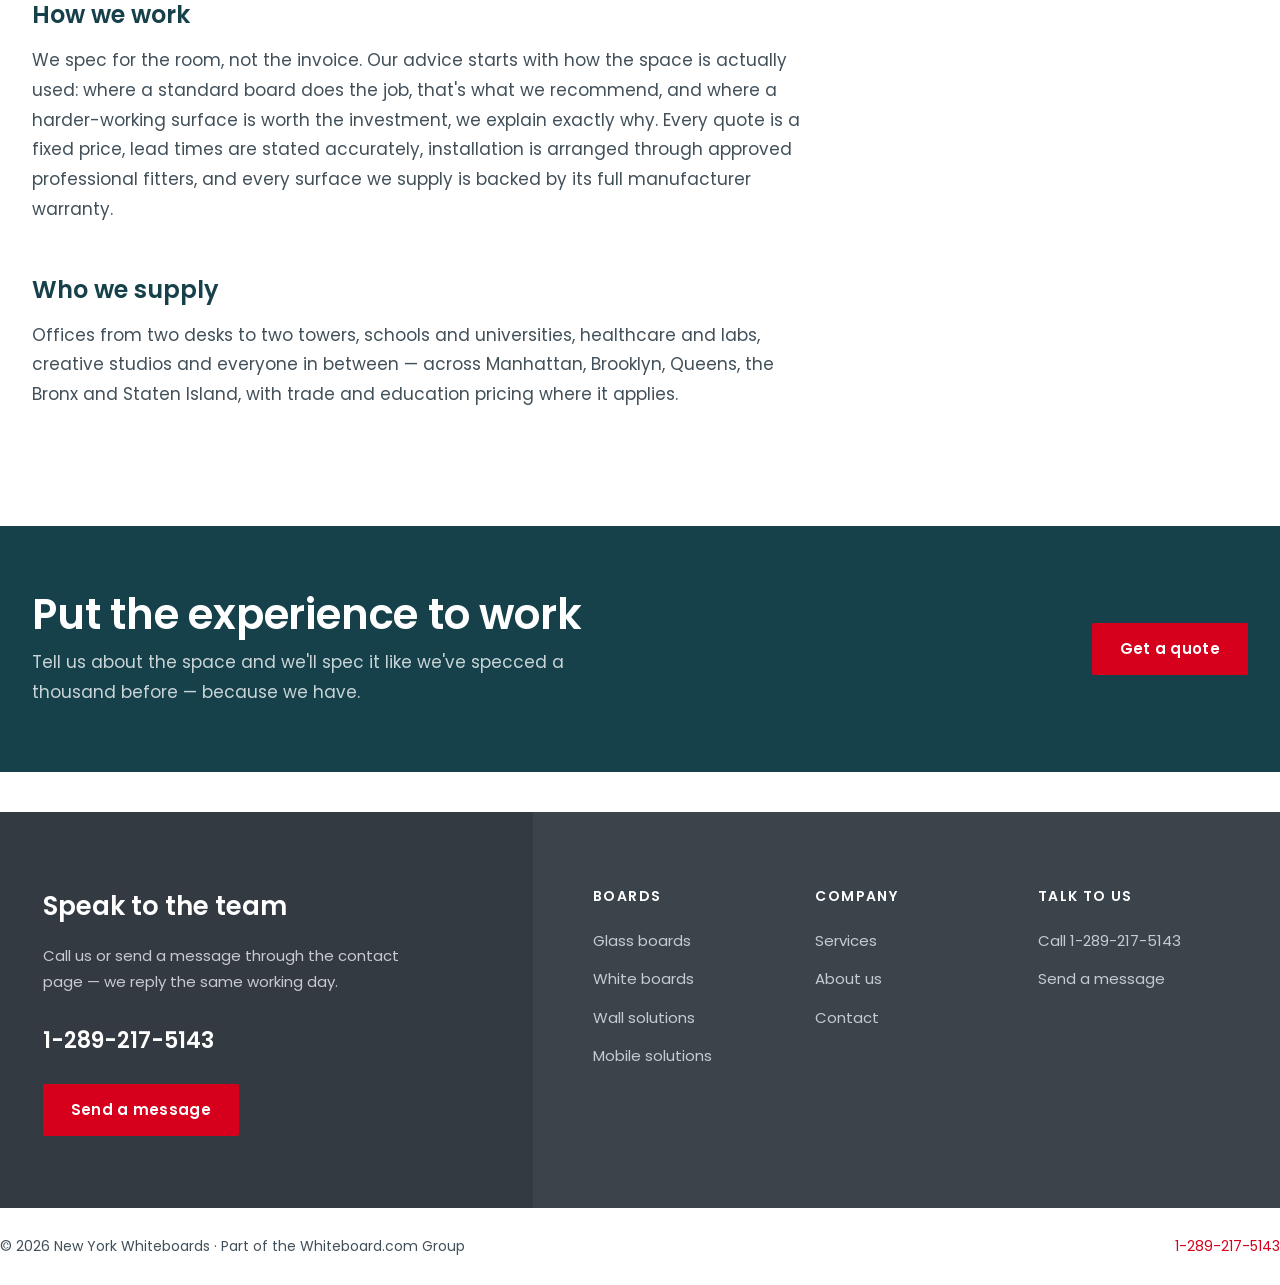
==== commit 0e868d7a: "Add files via upload" ====
--- a/about.html
+++ b/about.html
@@ -35,7 +35,7 @@
 </header>
 
 <main>
-  <div class="page-hero">
+  <div class="page-hero has-bg" style="background-image:url('/img/banner-about.jpg')">
     <div class="wrap">
       <p class="crumb"><a href="/">Home</a> <span>› About us</span></p>
       <h1>Boards are all we do</h1>
--- a/styles.css
+++ b/styles.css
@@ -118,6 +118,10 @@
 
 /* ---------- page hero (subpages) ---------- */
 .page-hero{background:var(--band);padding:72px 0 64px}
+.page-hero.has-bg{position:relative;background-size:cover;background-position:center right;overflow:hidden}
+.page-hero.has-bg::before{content:"";position:absolute;inset:0;
+  background:linear-gradient(90deg,rgba(241,241,241,.97) 0%,rgba(241,241,241,.9) 38%,rgba(241,241,241,.6) 68%,rgba(241,241,241,.3) 100%);}
+.page-hero.has-bg .wrap{position:relative;z-index:1}
 .page-hero h1{font-size:clamp(34px,4.4vw,54px);max-width:20ch}
 .page-hero p{max-width:62ch;margin-top:18px;font-size:18px}
 .crumb{font-size:13px;font-weight:600;letter-spacing:.06em;text-transform:uppercase;margin-bottom:18px}
